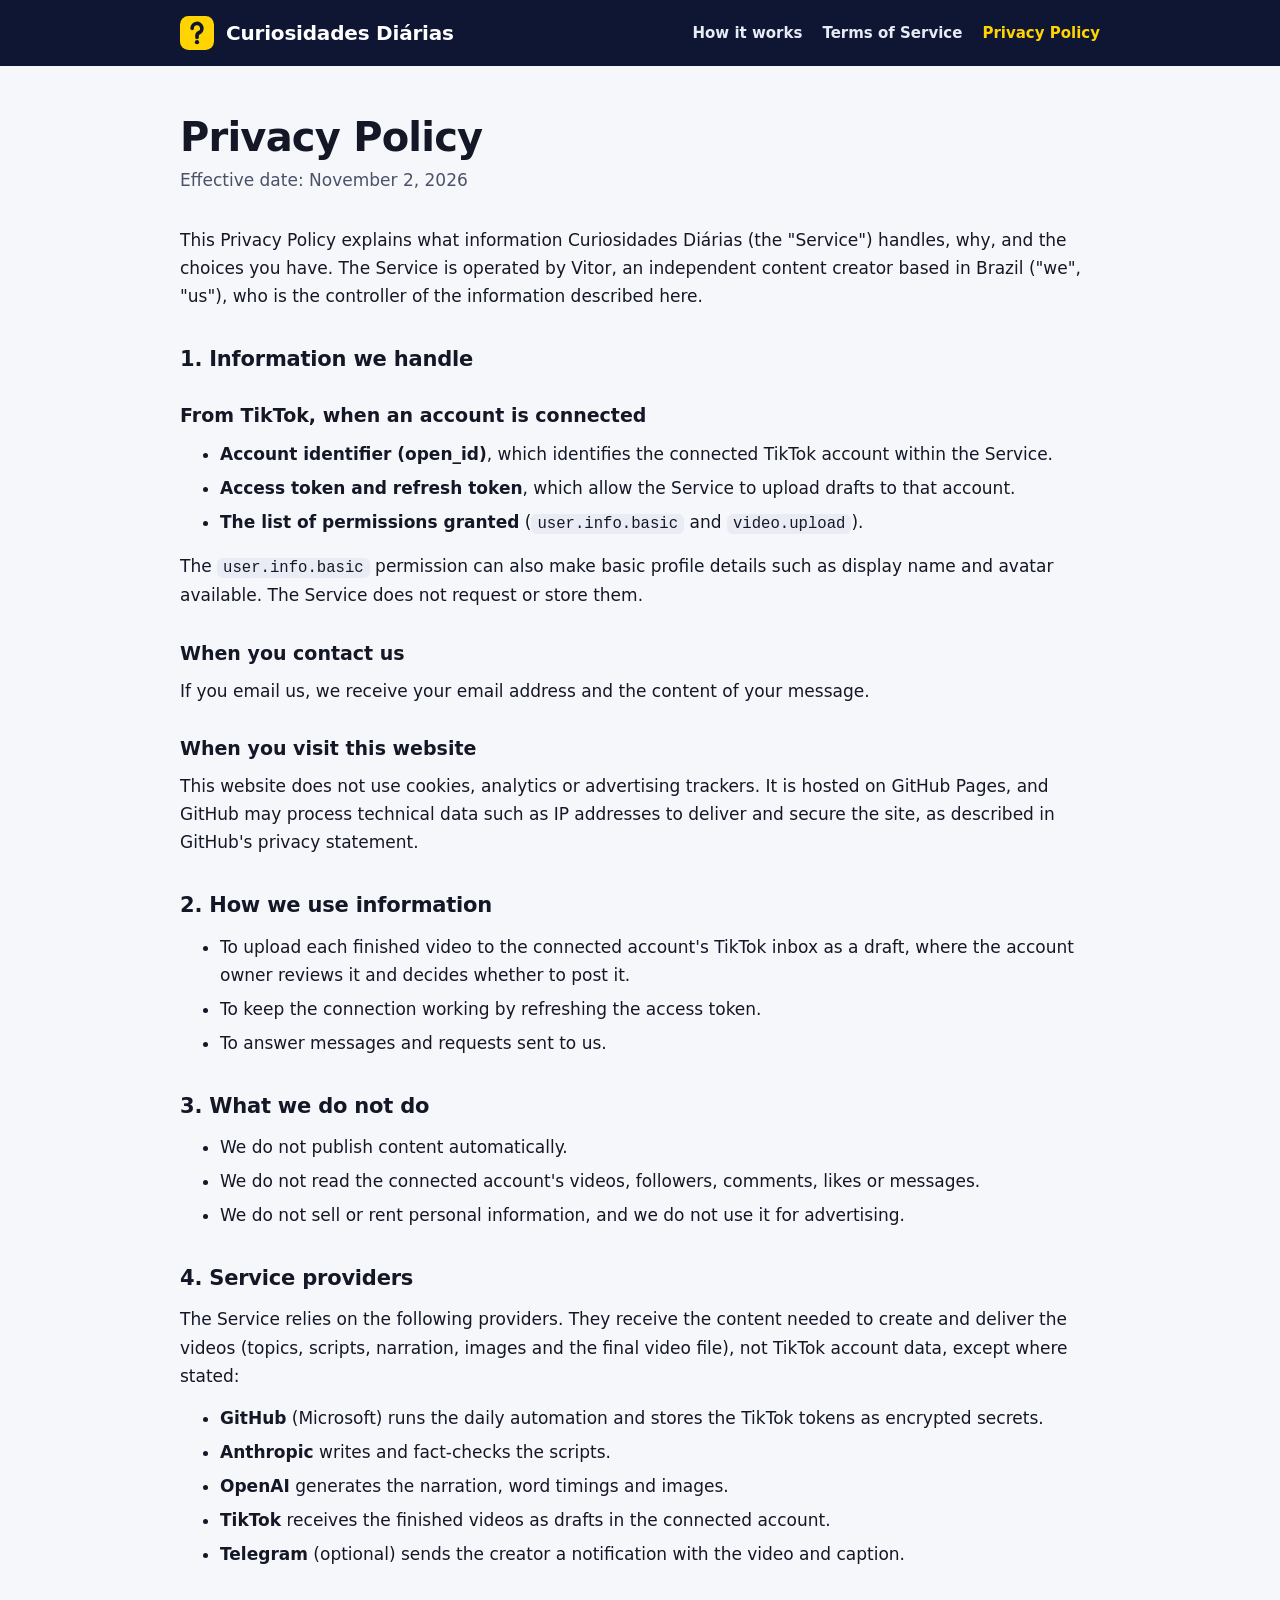
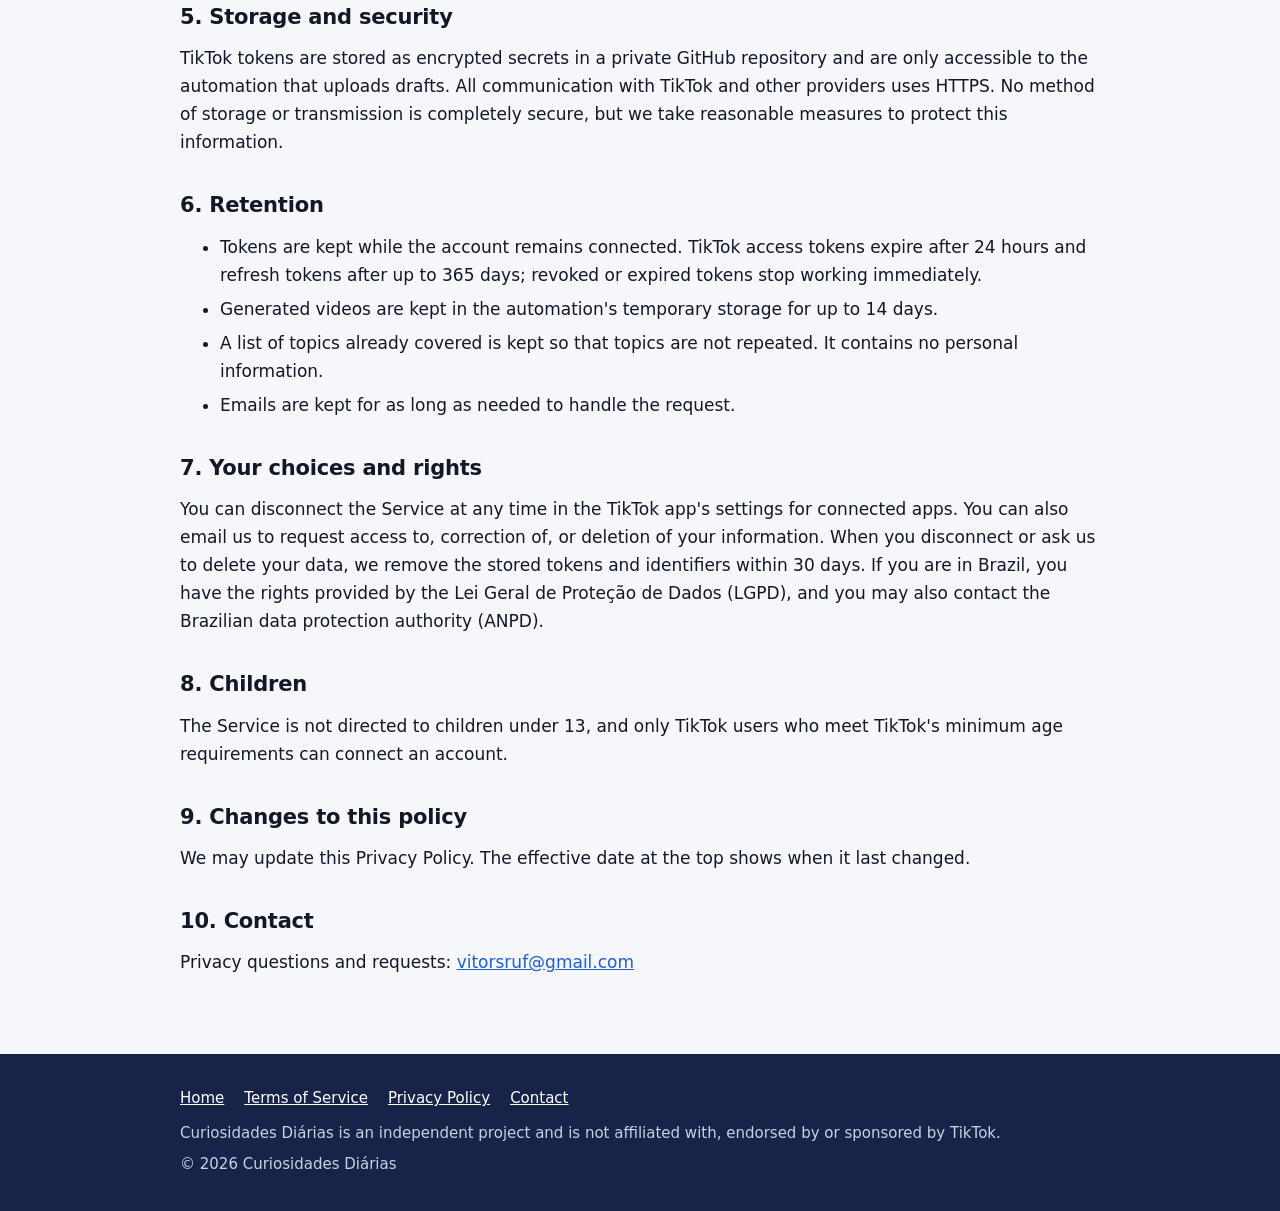
==== index.html @ a7738161 "nnew" ====
<!doctype html>
<html lang="en">
<head>
<meta charset="utf-8">
<meta name="viewport" content="width=device-width, initial-scale=1">
<title>Privacy Policy · Curiosidades Diárias</title>
<link rel="stylesheet" href="../style.css">
</head>
<body>
<header class="site-header">
  <div class="wrap">
    <a class="brand" href="../">
      <svg width="34" height="34" viewBox="0 0 800 800" aria-hidden="true"><rect width="800" height="800" rx="200" fill="#FFD400"/><g transform="translate(0 -10)"><path d="M 285 300 A 115 115 0 1 1 445 405 Q 400 425 400 480 L 400 515" fill="none" stroke="#0E1634" stroke-width="86" stroke-linecap="round" stroke-linejoin="round"/><circle cx="400" cy="625" r="50" fill="#0E1634"/></g></svg>
      Curiosidades Diárias
    </a>
    <nav class="site-nav" aria-label="Main">
      <a href="../#how-it-works">How it works</a>
      <a href="../terms/">Terms of Service</a>
      <a href="./" aria-current="page">Privacy Policy</a>
    </nav>
  </div>
</header>

<main class="wrap doc">
  <h1>Privacy Policy</h1>
  <p class="meta">Effective date: November 2, 2026</p>

  <p>This Privacy Policy explains what information Curiosidades Diárias (the "Service") handles, why, and the choices you have. The Service is operated by Vitor, an independent content creator based in Brazil ("we", "us"), who is the controller of the information described here.</p>

  <h2>1. Information we handle</h2>
  <h3>From TikTok, when an account is connected</h3>
  <ul>
    <li><strong>Account identifier (open_id)</strong>, which identifies the connected TikTok account within the Service.</li>
    <li><strong>Access token and refresh token</strong>, which allow the Service to upload drafts to that account.</li>
    <li><strong>The list of permissions granted</strong> (<code>user.info.basic</code> and <code>video.upload</code>).</li>
  </ul>
  <p>The <code>user.info.basic</code> permission can also make basic profile details such as display name and avatar available. The Service does not request or store them.</p>

  <h3>When you contact us</h3>
  <p>If you email us, we receive your email address and the content of your message.</p>

  <h3>When you visit this website</h3>
  <p>This website does not use cookies, analytics or advertising trackers. It is hosted on GitHub Pages, and GitHub may process technical data such as IP addresses to deliver and secure the site, as described in GitHub's privacy statement.</p>

  <h2>2. How we use information</h2>
  <ul>
    <li>To upload each finished video to the connected account's TikTok inbox as a draft, where the account owner reviews it and decides whether to post it.</li>
    <li>To keep the connection working by refreshing the access token.</li>
    <li>To answer messages and requests sent to us.</li>
  </ul>

  <h2>3. What we do not do</h2>
  <ul>
    <li>We do not publish content automatically.</li>
    <li>We do not read the connected account's videos, followers, comments, likes or messages.</li>
    <li>We do not sell or rent personal information, and we do not use it for advertising.</li>
  </ul>

  <h2>4. Service providers</h2>
  <p>The Service relies on the following providers. They receive the content needed to create and deliver the videos (topics, scripts, narration, images and the final video file), not TikTok account data, except where stated:</p>
  <ul>
    <li><strong>GitHub</strong> (Microsoft) runs the daily automation and stores the TikTok tokens as encrypted secrets.</li>
    <li><strong>Anthropic</strong> writes and fact-checks the scripts.</li>
    <li><strong>OpenAI</strong> generates the narration, word timings and images.</li>
    <li><strong>TikTok</strong> receives the finished videos as drafts in the connected account.</li>
    <li><strong>Telegram</strong> (optional) sends the creator a notification with the video and caption.</li>
  </ul>

  <h2>5. Storage and security</h2>
  <p>TikTok tokens are stored as encrypted secrets in a private GitHub repository and are only accessible to the automation that uploads drafts. All communication with TikTok and other providers uses HTTPS. No method of storage or transmission is completely secure, but we take reasonable measures to protect this information.</p>

  <h2>6. Retention</h2>
  <ul>
    <li>Tokens are kept while the account remains connected. TikTok access tokens expire after 24 hours and refresh tokens after up to 365 days; revoked or expired tokens stop working immediately.</li>
    <li>Generated videos are kept in the automation's temporary storage for up to 14 days.</li>
    <li>A list of topics already covered is kept so that topics are not repeated. It contains no personal information.</li>
    <li>Emails are kept for as long as needed to handle the request.</li>
  </ul>

  <h2>7. Your choices and rights</h2>
  <p>You can disconnect the Service at any time in the TikTok app's settings for connected apps. You can also email us to request access to, correction of, or deletion of your information. When you disconnect or ask us to delete your data, we remove the stored tokens and identifiers within 30 days. If you are in Brazil, you have the rights provided by the Lei Geral de Proteção de Dados (LGPD), and you may also contact the Brazilian data protection authority (ANPD).</p>

  <h2>8. Children</h2>
  <p>The Service is not directed to children under 13, and only TikTok users who meet TikTok's minimum age requirements can connect an account.</p>

  <h2>9. Changes to this policy</h2>
  <p>We may update this Privacy Policy. The effective date at the top shows when it last changed.</p>

  <h2>10. Contact</h2>
  <p>Privacy questions and requests: <a href="mailto:vitorsruf@gmail.com">vitorsruf@gmail.com</a></p>
</main>

<footer class="site-footer">
  <div class="wrap">
    <div class="links">
      <a href="../">Home</a>
      <a href="../terms/">Terms of Service</a>
      <a href="./">Privacy Policy</a>
      <a href="mailto:vitorsruf@gmail.com">Contact</a>
    </div>
    <p>Curiosidades Diárias is an independent project and is not affiliated with, endorsed by or sponsored by TikTok.</p>
    <p>© 2026 Curiosidades Diárias</p>
  </div>
</footer>
</body>
</html>
---- style.css ----
:root {
  --navy: #0E1634;
  --navy-2: #18234A;
  --yellow: #FFD400;
  --blue: #48C8FF;
  --ink: #141826;
  --muted: #4A5168;
  --paper: #F6F7FB;
  --line: #DFE3EC;
  --radius: 14px;
}

* { box-sizing: border-box; }

html { -webkit-text-size-adjust: 100%; }

body {
  margin: 0;
  background: var(--paper);
  color: var(--ink);
  font: 17px/1.65 system-ui, -apple-system, "Segoe UI", Roboto, "Helvetica Neue", Arial, sans-serif;
}

a { color: #1D5FD6; }
a:hover { color: #123E8E; }

.wrap { width: min(920px, 100% - 32px); margin-inline: auto; }

/* Topo */
.site-header { background: var(--navy); color: #fff; }
.site-header .wrap {
  display: flex; flex-wrap: wrap; align-items: center; justify-content: space-between;
  gap: 12px 24px; padding-block: 16px;
}
.brand {
  display: inline-flex; align-items: center; gap: 12px;
  color: #fff; text-decoration: none; font-weight: 800; font-size: 20px; letter-spacing: -0.01em;
}
.brand:hover { color: #fff; }
.brand svg { flex: none; }
.site-nav { display: flex; flex-wrap: wrap; gap: 6px 20px; }
.site-nav a { color: #E7EBF5; text-decoration: none; font-weight: 600; font-size: 15px; }
.site-nav a:hover, .site-nav a[aria-current="page"] { color: var(--yellow); }

/* Capa */
.hero { background: var(--navy); color: #fff; padding: 56px 0 72px; }
.hero h1 { margin: 0 0 16px; font-size: clamp(34px, 6vw, 54px); line-height: 1.1; letter-spacing: -0.02em; }
.hero h1 span { color: var(--yellow); }
.hero p { margin: 0; max-width: 640px; font-size: 19px; color: #D9DFEE; }

/* Conteúdo */
main { padding: 48px 0 64px; }
section + section { margin-top: 48px; }
h2 { font-size: 26px; line-height: 1.25; margin: 0 0 14px; letter-spacing: -0.01em; }
h3 { font-size: 19px; margin: 28px 0 8px; }
p, ul, ol { margin: 0 0 14px; }
li + li { margin-top: 6px; }
code { font-size: 0.92em; background: #E9ECF4; padding: 1px 6px; border-radius: 6px; }

.steps { list-style: none; padding: 0; display: grid; gap: 14px; grid-template-columns: repeat(auto-fit, minmax(200px, 1fr)); }
.steps li {
  margin: 0; background: #fff; border: 1px solid var(--line); border-radius: var(--radius); padding: 20px;
}
.steps .num {
  display: inline-grid; place-items: center; width: 34px; height: 34px; border-radius: 50%;
  background: var(--yellow); color: var(--navy); font-weight: 800; margin-bottom: 10px;
}
.steps strong { display: block; margin-bottom: 4px; }
.steps span.txt { color: var(--muted); font-size: 15.5px; }

.card { background: #fff; border: 1px solid var(--line); border-radius: var(--radius); padding: 24px; }
.scopes { display: grid; gap: 12px; padding: 0; list-style: none; }
.scopes li { margin: 0; }
.scopes code { background: var(--navy); color: var(--yellow); }

.doc h1 { font-size: clamp(30px, 5vw, 40px); line-height: 1.15; margin: 0 0 6px; letter-spacing: -0.02em; }
.doc .meta { color: var(--muted); margin-bottom: 32px; }
.doc h2 { font-size: 21px; margin-top: 36px; }

/* Rodapé */
.site-footer { background: var(--navy-2); color: #C9D0E2; padding: 32px 0; font-size: 15px; }
.site-footer .links { display: flex; flex-wrap: wrap; gap: 6px 20px; margin-bottom: 10px; }
.site-footer a { color: #fff; }
.site-footer a:hover { color: var(--yellow); }
.site-footer p { margin: 0 0 6px; }

/* Retorno do login */
.status { max-width: 640px; }
.status .badge {
  display: inline-block; padding: 4px 12px; border-radius: 999px; font-weight: 700; font-size: 14px; margin-bottom: 12px;
}
.badge.ok { background: #DDF6E6; color: #0B6B33; }
.badge.err { background: #FDE2E1; color: #9B1C1C; }
.badge.idle { background: #E9ECF4; color: var(--muted); }
.copy-row { display: flex; flex-wrap: wrap; gap: 10px; margin: 16px 0; }
.copy-row input {
  flex: 1 1 320px; min-width: 0; font: inherit; font-size: 14px; padding: 12px 14px;
  border: 1px solid var(--line); border-radius: 10px; background: #fff; color: var(--ink);
}
.copy-row button {
  font: inherit; font-weight: 700; padding: 12px 20px; min-height: 44px; border: 0; border-radius: 10px;
  background: var(--navy); color: #fff; cursor: pointer;
}
.copy-row button:hover { background: #1D2A5C; }
[hidden] { display: none !important; }
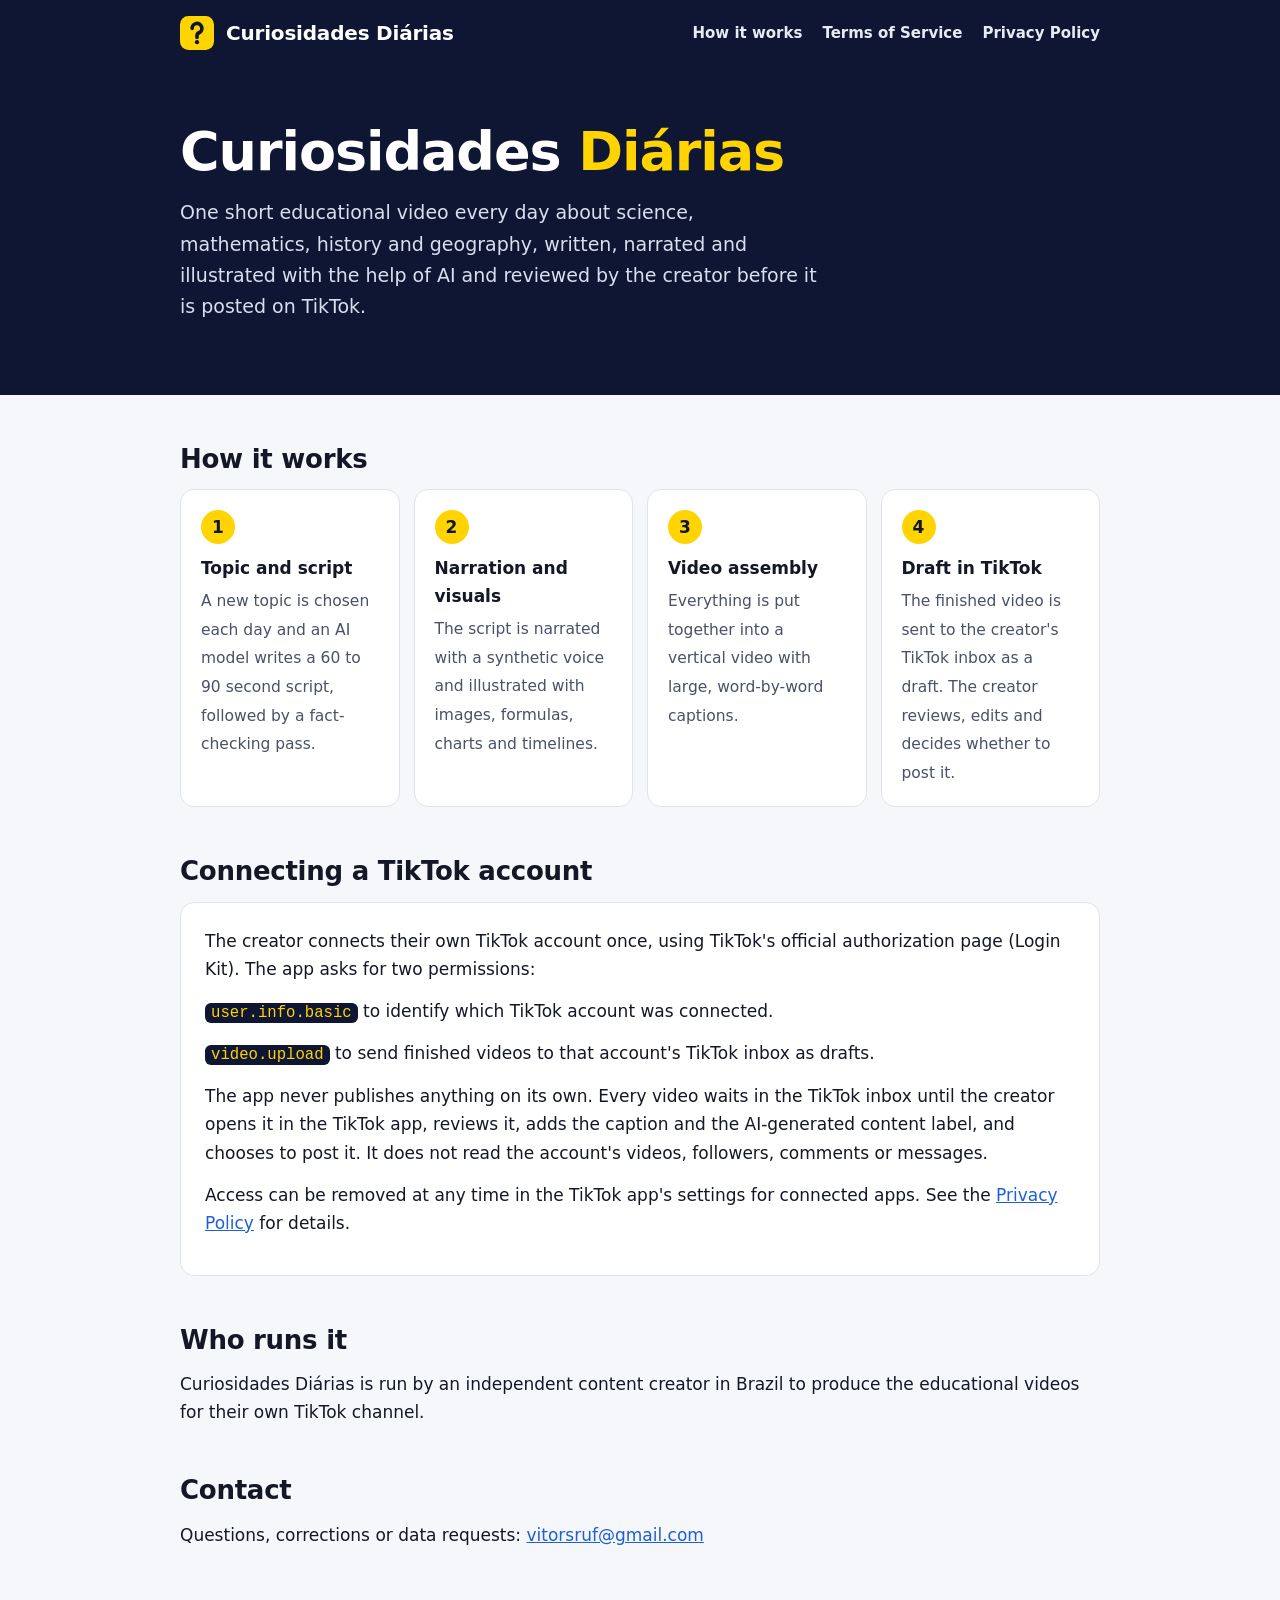
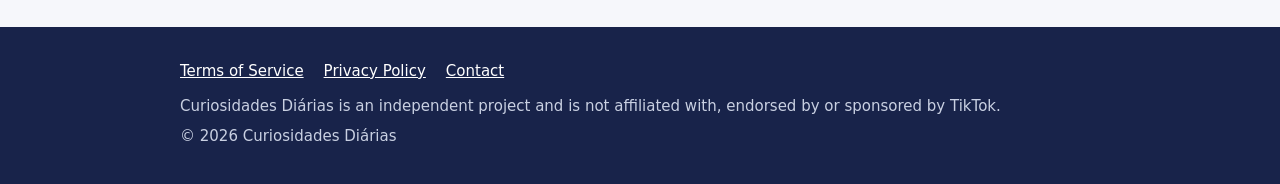
==== commit 0217fdb4: "new" ====
--- a/index.html
+++ b/index.html
@@ -3,99 +3,72 @@
 <head>
 <meta charset="utf-8">
 <meta name="viewport" content="width=device-width, initial-scale=1">
-<title>Privacy Policy · Curiosidades Diárias</title>
-<link rel="stylesheet" href="../style.css">
+<title>Curiosidades Diárias</title>
+<meta name="description" content="One short educational video every day about science, mathematics, history and geography.">
+<link rel="stylesheet" href="style.css">
 </head>
 <body>
 <header class="site-header">
   <div class="wrap">
-    <a class="brand" href="../">
+    <a class="brand" href="./">
       <svg width="34" height="34" viewBox="0 0 800 800" aria-hidden="true"><rect width="800" height="800" rx="200" fill="#FFD400"/><g transform="translate(0 -10)"><path d="M 285 300 A 115 115 0 1 1 445 405 Q 400 425 400 480 L 400 515" fill="none" stroke="#0E1634" stroke-width="86" stroke-linecap="round" stroke-linejoin="round"/><circle cx="400" cy="625" r="50" fill="#0E1634"/></g></svg>
       Curiosidades Diárias
     </a>
     <nav class="site-nav" aria-label="Main">
-      <a href="../#how-it-works">How it works</a>
-      <a href="../terms/">Terms of Service</a>
-      <a href="./" aria-current="page">Privacy Policy</a>
+      <a href="#how-it-works">How it works</a>
+      <a href="terms.html">Terms of Service</a>
+      <a href="privacy.html">Privacy Policy</a>
     </nav>
   </div>
 </header>
 
-<main class="wrap doc">
-  <h1>Privacy Policy</h1>
-  <p class="meta">Effective date: November 2, 2026</p>
+<div class="hero">
+  <div class="wrap">
+    <h1>Curiosidades <span>Diárias</span></h1>
+    <p>One short educational video every day about science, mathematics, history and geography, written, narrated and illustrated with the help of AI and reviewed by the creator before it is posted on TikTok.</p>
+  </div>
+</div>
 
-  <p>This Privacy Policy explains what information Curiosidades Diárias (the "Service") handles, why, and the choices you have. The Service is operated by Vitor, an independent content creator based in Brazil ("we", "us"), who is the controller of the information described here.</p>
+<main class="wrap">
+  <section id="how-it-works">
+    <h2>How it works</h2>
+    <ol class="steps">
+      <li><span class="num">1</span><strong>Topic and script</strong><span class="txt">A new topic is chosen each day and an AI model writes a 60 to 90 second script, followed by a fact-checking pass.</span></li>
+      <li><span class="num">2</span><strong>Narration and visuals</strong><span class="txt">The script is narrated with a synthetic voice and illustrated with images, formulas, charts and timelines.</span></li>
+      <li><span class="num">3</span><strong>Video assembly</strong><span class="txt">Everything is put together into a vertical video with large, word-by-word captions.</span></li>
+      <li><span class="num">4</span><strong>Draft in TikTok</strong><span class="txt">The finished video is sent to the creator's TikTok inbox as a draft. The creator reviews, edits and decides whether to post it.</span></li>
+    </ol>
+  </section>
 
-  <h2>1. Information we handle</h2>
-  <h3>From TikTok, when an account is connected</h3>
-  <ul>
-    <li><strong>Account identifier (open_id)</strong>, which identifies the connected TikTok account within the Service.</li>
-    <li><strong>Access token and refresh token</strong>, which allow the Service to upload drafts to that account.</li>
-    <li><strong>The list of permissions granted</strong> (<code>user.info.basic</code> and <code>video.upload</code>).</li>
-  </ul>
-  <p>The <code>user.info.basic</code> permission can also make basic profile details such as display name and avatar available. The Service does not request or store them.</p>
+  <section id="tiktok">
+    <h2>Connecting a TikTok account</h2>
+    <div class="card">
+      <p>The creator connects their own TikTok account once, using TikTok's official authorization page (Login Kit). The app asks for two permissions:</p>
+      <ul class="scopes">
+        <li><code>user.info.basic</code> to identify which TikTok account was connected.</li>
+        <li><code>video.upload</code> to send finished videos to that account's TikTok inbox as drafts.</li>
+      </ul>
+      <p>The app never publishes anything on its own. Every video waits in the TikTok inbox until the creator opens it in the TikTok app, reviews it, adds the caption and the AI-generated content label, and chooses to post it. It does not read the account's videos, followers, comments or messages.</p>
+      <p>Access can be removed at any time in the TikTok app's settings for connected apps. See the <a href="privacy.html">Privacy Policy</a> for details.</p>
+    </div>
+  </section>
 
-  <h3>When you contact us</h3>
-  <p>If you email us, we receive your email address and the content of your message.</p>
+  <section id="about">
+    <h2>Who runs it</h2>
+    <p>Curiosidades Diárias is run by an independent content creator in Brazil to produce the educational videos for their own TikTok channel.</p>
+  </section>
 
-  <h3>When you visit this website</h3>
-  <p>This website does not use cookies, analytics or advertising trackers. It is hosted on GitHub Pages, and GitHub may process technical data such as IP addresses to deliver and secure the site, as described in GitHub's privacy statement.</p>
-
-  <h2>2. How we use information</h2>
-  <ul>
-    <li>To upload each finished video to the connected account's TikTok inbox as a draft, where the account owner reviews it and decides whether to post it.</li>
-    <li>To keep the connection working by refreshing the access token.</li>
-    <li>To answer messages and requests sent to us.</li>
-  </ul>
-
-  <h2>3. What we do not do</h2>
-  <ul>
-    <li>We do not publish content automatically.</li>
-    <li>We do not read the connected account's videos, followers, comments, likes or messages.</li>
-    <li>We do not sell or rent personal information, and we do not use it for advertising.</li>
-  </ul>
-
-  <h2>4. Service providers</h2>
-  <p>The Service relies on the following providers. They receive the content needed to create and deliver the videos (topics, scripts, narration, images and the final video file), not TikTok account data, except where stated:</p>
-  <ul>
-    <li><strong>GitHub</strong> (Microsoft) runs the daily automation and stores the TikTok tokens as encrypted secrets.</li>
-    <li><strong>Anthropic</strong> writes and fact-checks the scripts.</li>
-    <li><strong>OpenAI</strong> generates the narration, word timings and images.</li>
-    <li><strong>TikTok</strong> receives the finished videos as drafts in the connected account.</li>
-    <li><strong>Telegram</strong> (optional) sends the creator a notification with the video and caption.</li>
-  </ul>
-
-  <h2>5. Storage and security</h2>
-  <p>TikTok tokens are stored as encrypted secrets in a private GitHub repository and are only accessible to the automation that uploads drafts. All communication with TikTok and other providers uses HTTPS. No method of storage or transmission is completely secure, but we take reasonable measures to protect this information.</p>
-
-  <h2>6. Retention</h2>
-  <ul>
-    <li>Tokens are kept while the account remains connected. TikTok access tokens expire after 24 hours and refresh tokens after up to 365 days; revoked or expired tokens stop working immediately.</li>
-    <li>Generated videos are kept in the automation's temporary storage for up to 14 days.</li>
-    <li>A list of topics already covered is kept so that topics are not repeated. It contains no personal information.</li>
-    <li>Emails are kept for as long as needed to handle the request.</li>
-  </ul>
-
-  <h2>7. Your choices and rights</h2>
-  <p>You can disconnect the Service at any time in the TikTok app's settings for connected apps. You can also email us to request access to, correction of, or deletion of your information. When you disconnect or ask us to delete your data, we remove the stored tokens and identifiers within 30 days. If you are in Brazil, you have the rights provided by the Lei Geral de Proteção de Dados (LGPD), and you may also contact the Brazilian data protection authority (ANPD).</p>
-
-  <h2>8. Children</h2>
-  <p>The Service is not directed to children under 13, and only TikTok users who meet TikTok's minimum age requirements can connect an account.</p>
-
-  <h2>9. Changes to this policy</h2>
-  <p>We may update this Privacy Policy. The effective date at the top shows when it last changed.</p>
-
-  <h2>10. Contact</h2>
-  <p>Privacy questions and requests: <a href="mailto:vitorsruf@gmail.com">vitorsruf@gmail.com</a></p>
+  <section id="contact">
+    <h2>Contact</h2>
+    <p>Questions, corrections or data requests: <a href="mailto:vitorsruf@gmail.com">vitorsruf@gmail.com</a></p>
+  </section>
 </main>
 
 <footer class="site-footer">
   <div class="wrap">
     <div class="links">
-      <a href="../">Home</a>
-      <a href="../terms/">Terms of Service</a>
-      <a href="./">Privacy Policy</a>
+      <a href="terms.html">Terms of Service</a>
+      <a href="privacy.html">Privacy Policy</a>
       <a href="mailto:vitorsruf@gmail.com">Contact</a>
     </div>
     <p>Curiosidades Diárias is an independent project and is not affiliated with, endorsed by or sponsored by TikTok.</p>
